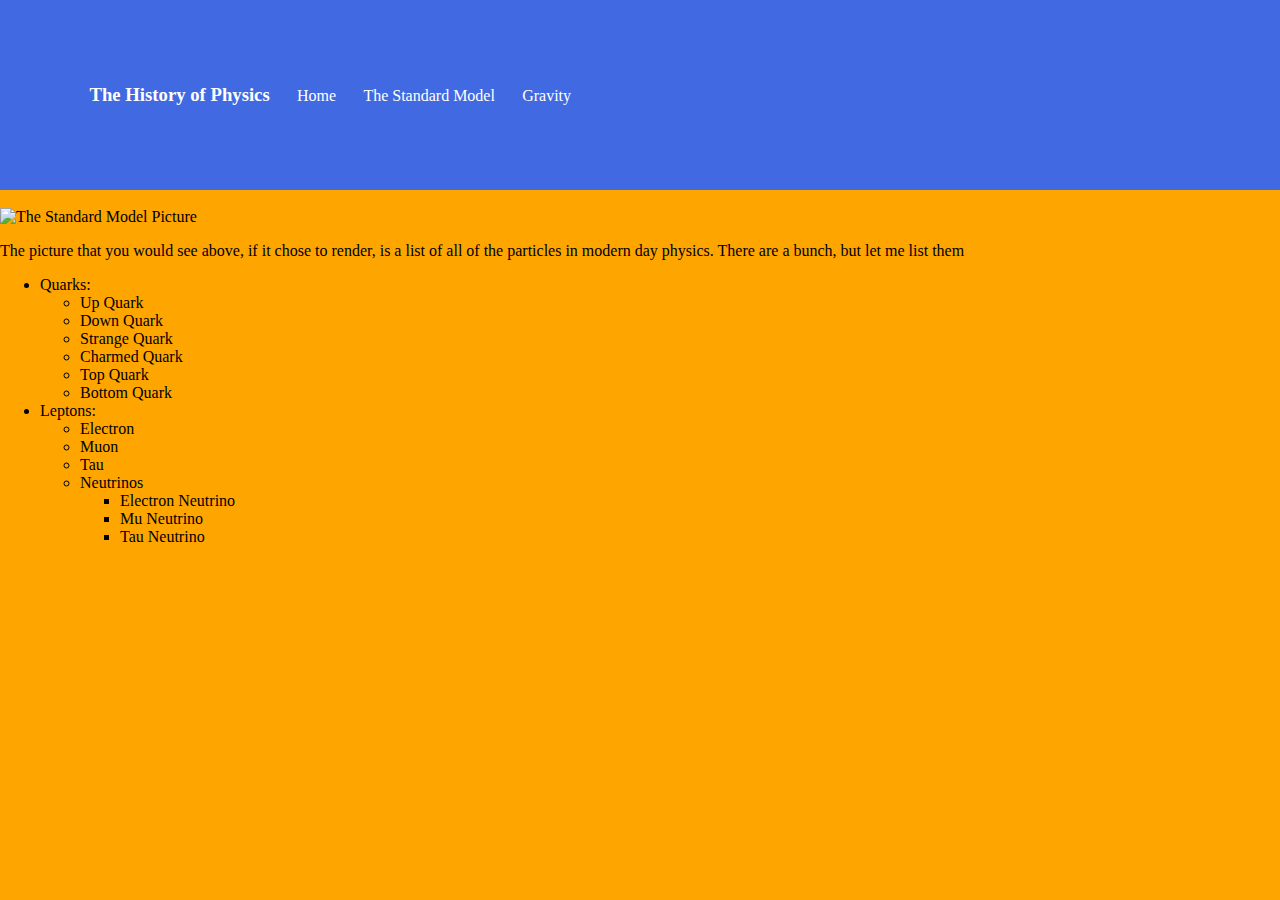
==== standardmodel.html @ f69d61a0 "SECOND COMMIT" ====
<!DOCTYPE html>
<html>

<head>
  <meta charset="utf-8">
  <meta name="viewport" content="width=device-width">
  <title>replit</title>
  <!-- Bootstrap file from hackathon CSS-->
  <link rel="stylesheet" href="bootstrap.css">
  <link href="style.css" rel="stylesheet" type="text/css" />
  
</head>

<body>
  
  <nav>
    
    <ul>
      <li><h3>The History of Physics</h3></li>
      <li><a href="index.html">Home</a></li>
      <li><a href="standardmodel.html">The Standard Model</a></li>
      <li><a href="historyofgravity.html">Gravity</a></li>
    </ul>
    
  </nav>
  <br>
  <div class="container">
    <div class="card">
      <div class="card-header">
        
      </div>
      <div class="card-body">
        <img src="https%3A%2F%2Fplus.maths.org%2Fcontent%2Fcharmed-beauty-confirms-particle-theory&psig=AOvVaw0AEGxE_8wZaPysuqVMU113&ust=1669731662867000&source=images&cd=vfe&ved=0CAwQjRxqFwoTCMiAnqiJ0fsCFQAAAAAdAAAAABAM" alt="The Standard Model Picture"/>
        <p>The picture that you would see above, if it chose to render, is a list of all of the particles in modern day physics. There are a bunch, but let me list them
        <ul>
          <li>
            Quarks:
            <ul>
              <li>Up Quark</li>
              <li>Down Quark</li>
              <li>Strange Quark</li>
              <li>Charmed Quark</li>
              <li>Top Quark</li>
              <li>Bottom Quark</li>
            </ul>
          </li>
          <li>
            Leptons:
            <ul>
              <li>Electron</li>
              <li>Muon</li>
              <li>Tau</li>
              <li>
                Neutrinos
                <ul>
                  <li>Electron Neutrino</li>
                  <li>Mu Neutrino</li>
                  <li>Tau Neutrino</li>
                </ul>
              </li>
            </ul>
          </li>
        </ul>
        </p>
        
      </div>
    </div>
  </div>
</body>
---- style.css ----
html, body {
    height: 100%;
    width: 100%;
    margin:0cm;
  }
  body
  {
    background-color: orange;
    
  }
  nav{
    background-color: royalblue;
    padding: 1cm;
    color: white;
  }
  a{
    text-decoration: none;
    color: white;
    size: 20pt;
  }
  nav li{
    list-style: none;
    display: inline-block;
    margin:1%
  }
  .card{
    color: black;
  }
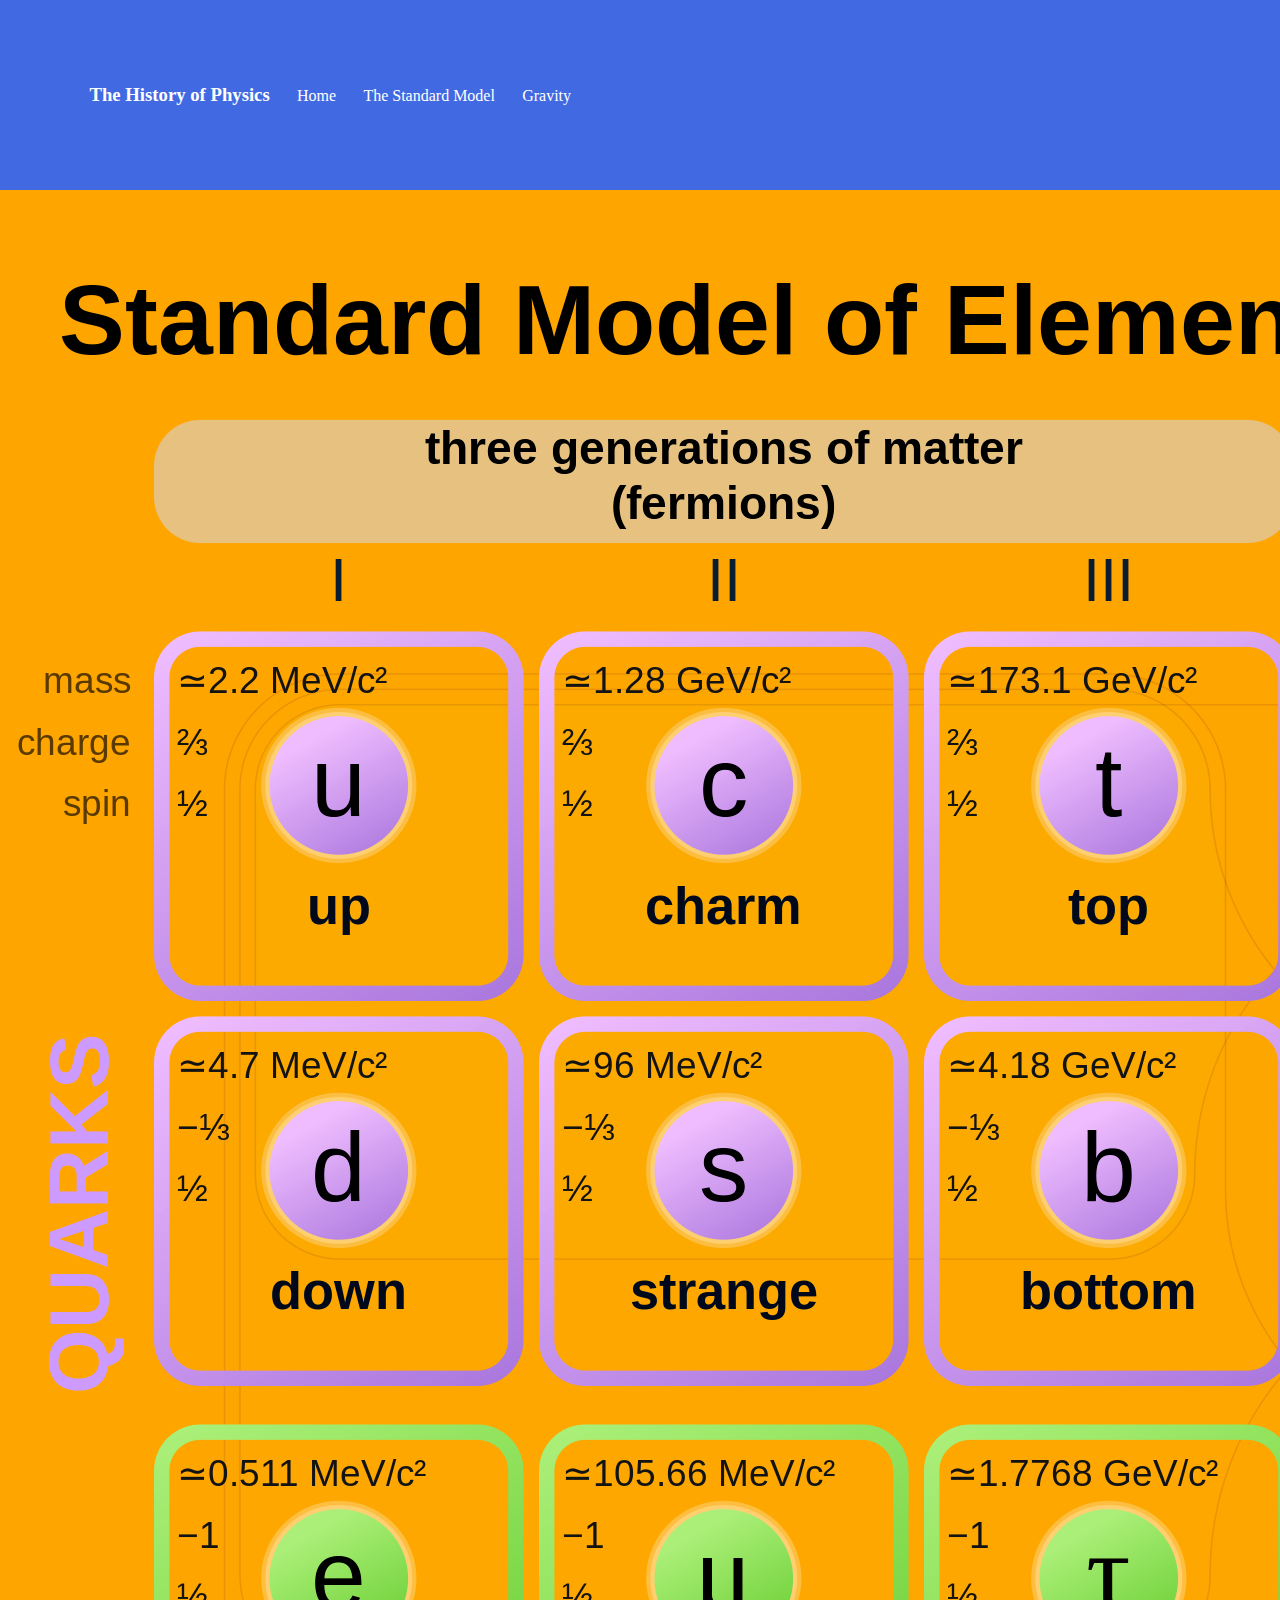
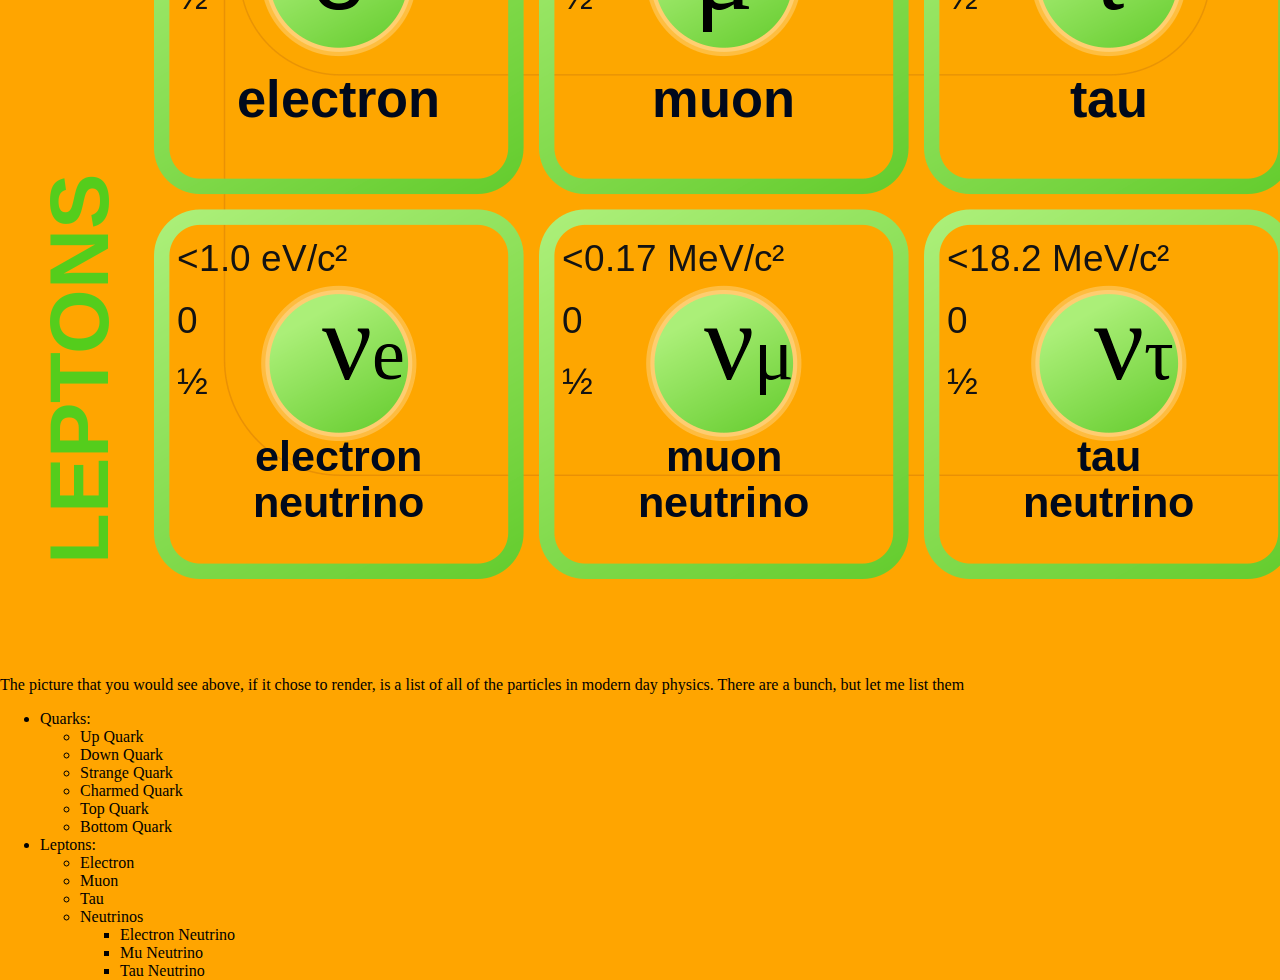
==== commit 899793e3: "STANDARD IMAGE COMMIT" ====
--- a/standardmodel.html
+++ b/standardmodel.html
@@ -6,7 +6,7 @@
   <meta name="viewport" content="width=device-width">
   <title>replit</title>
   <!-- Bootstrap file from hackathon CSS-->
-  <link rel="stylesheet" href="bootstrap.css">
+  <link href="https://cdn.jsdelivr.net/npm/bootstrap@5.3.0/dist/css/bootstrap.min.css" rel="stylesheet" integrity="sha384-9ndCyUaIbzAi2FUVXJi0CjmCapSmO7SnpJef0486qhLnuZ2cdeRhO02iuK6FUUVM" crossorigin="anonymous">
   <link href="style.css" rel="stylesheet" type="text/css" />
   
 </head>
@@ -30,7 +30,7 @@
         
       </div>
       <div class="card-body">
-        <img src="https%3A%2F%2Fplus.maths.org%2Fcontent%2Fcharmed-beauty-confirms-particle-theory&psig=AOvVaw0AEGxE_8wZaPysuqVMU113&ust=1669731662867000&source=images&cd=vfe&ved=0CAwQjRxqFwoTCMiAnqiJ0fsCFQAAAAAdAAAAABAM" alt="The Standard Model Picture"/>
+        <img src="standardmodel.png" alt="The Standard Model Picture"/>
         <p>The picture that you would see above, if it chose to render, is a list of all of the particles in modern day physics. There are a bunch, but let me list them
         <ul>
           <li>
